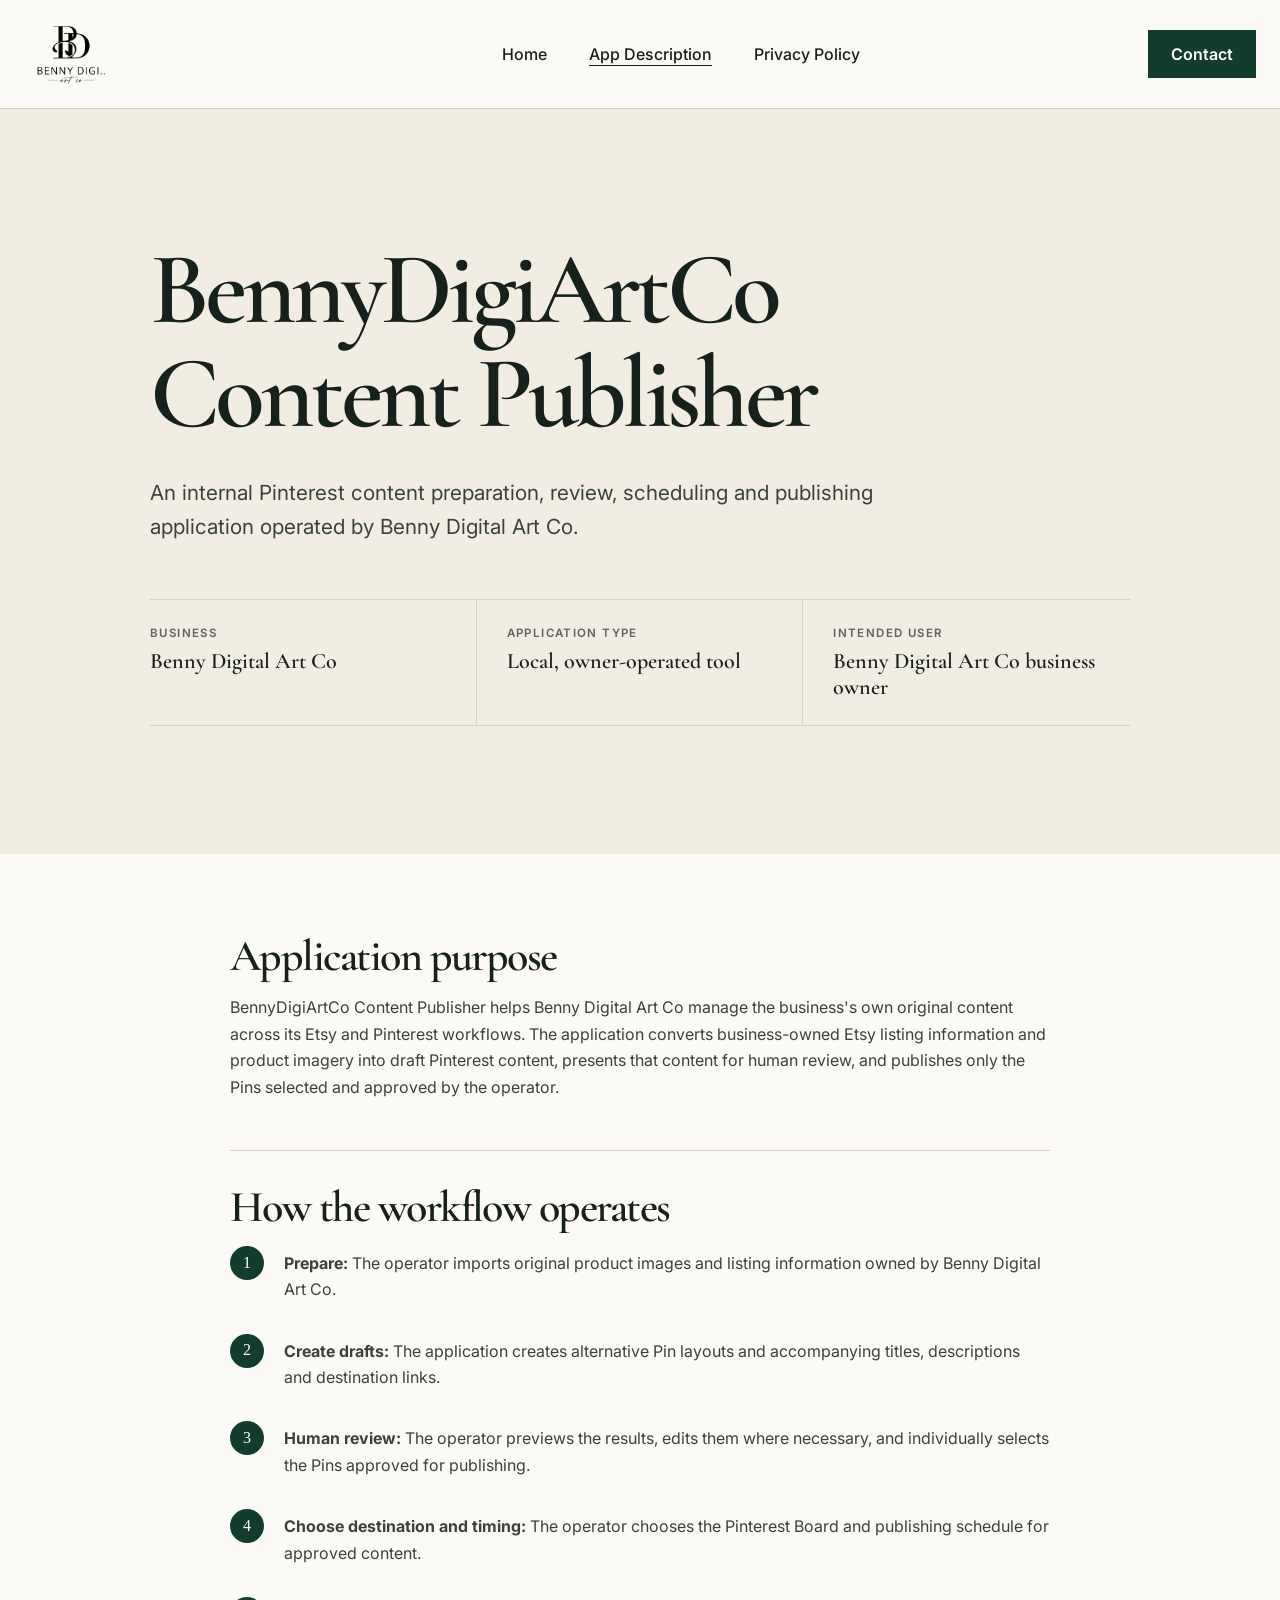
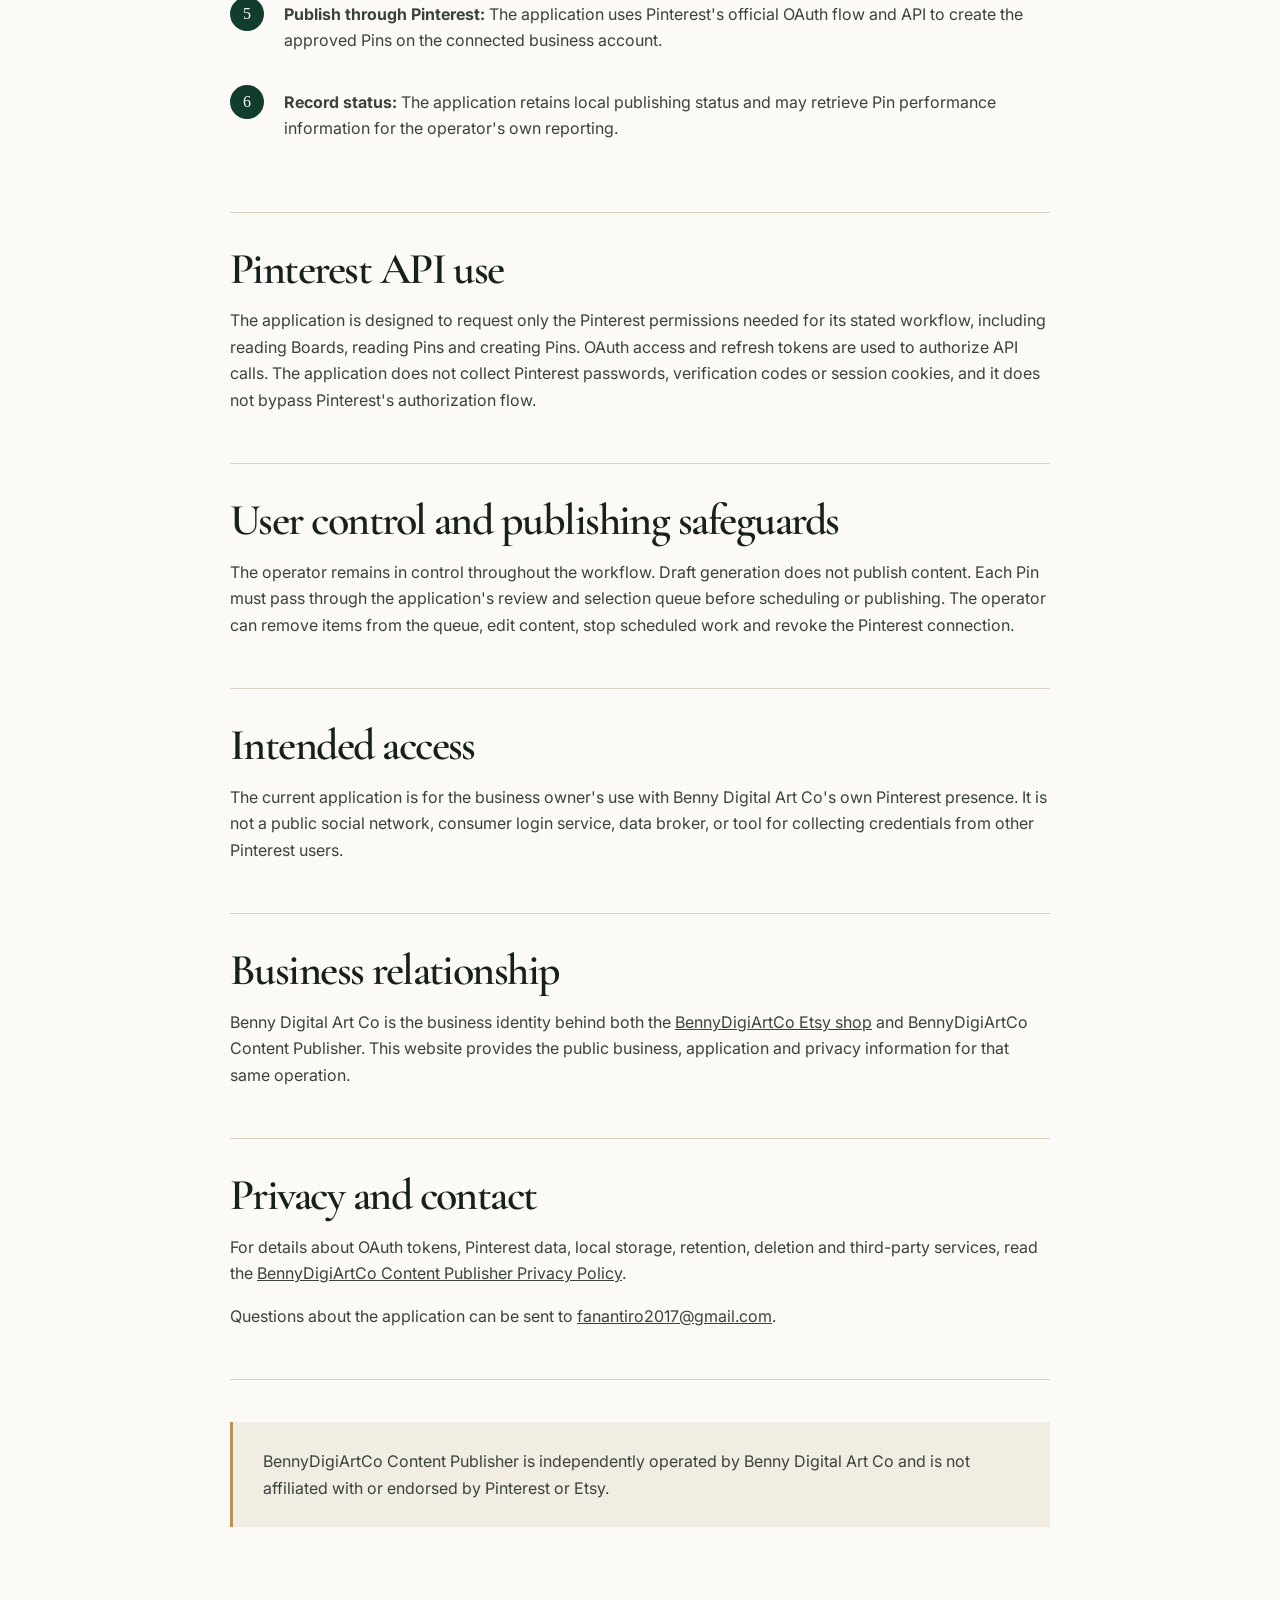
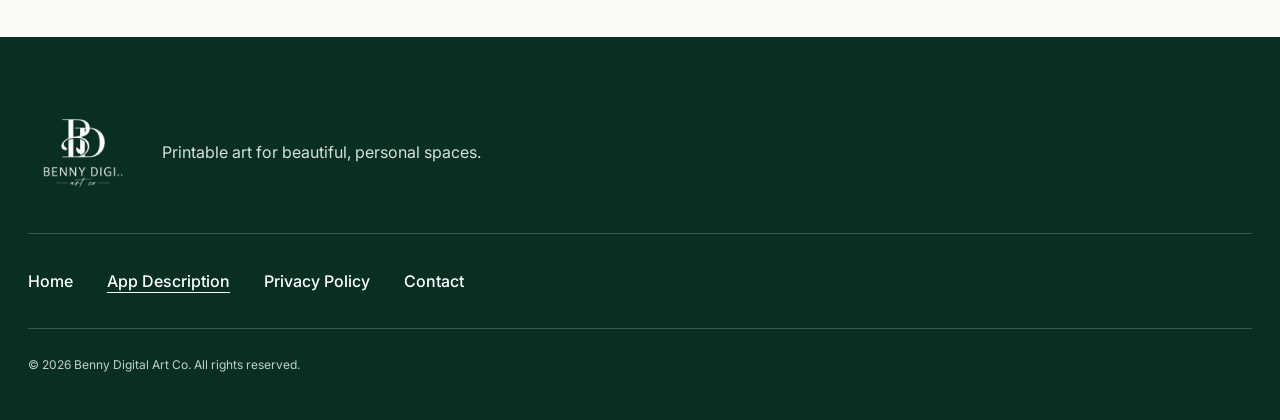
==== app/index.html @ a06fea39 "Add Pinterest app and privacy compliance pages" ====
<!doctype html>
<html lang="en">
<head>
  <meta charset="UTF-8">
  <meta name="viewport" content="width=device-width, initial-scale=1">
  <meta name="description" content="Complete description of BennyDigiArtCo Content Publisher, an internal Pinterest publishing application operated by Benny Digital Art Co.">
  <meta property="og:title" content="BennyDigiArtCo Content Publisher | App Description">
  <meta property="og:description" content="Purpose, workflow, Pinterest API use and data practices for BennyDigiArtCo Content Publisher.">
  <meta property="og:type" content="website">
  <meta property="og:url" content="https://bennydigiartco-landing.pages.dev/app/">
  <title>BennyDigiArtCo Content Publisher | App Description</title>
  <link rel="icon" type="image/png" href="/assets/benny-logo.png">
  <link rel="preconnect" href="https://fonts.googleapis.com">
  <link rel="preconnect" href="https://fonts.gstatic.com" crossorigin>
  <link href="https://fonts.googleapis.com/css2?family=Cormorant+Garamond:wght@500;600&family=Inter:wght@400;500;600&display=swap" rel="stylesheet">
  <link rel="stylesheet" href="/styles.css">
</head>
<body>
  <header class="site-header legal-header">
    <a class="brand" href="/" aria-label="Benny Digital Art Co home">
      <img src="/assets/benny-logo.png" alt="Benny Digital Art Co">
    </a>
    <nav aria-label="Main navigation">
      <a href="/">Home</a>
      <a aria-current="page" href="/app/">App Description</a>
      <a href="/privacy-policy/">Privacy Policy</a>
    </nav>
    <a class="button button-small" href="mailto:fanantiro2017@gmail.com">Contact</a>
  </header>

  <main class="legal-page app-page">
    <header class="legal-hero app-hero">
      <h1>BennyDigiArtCo<br>Content Publisher</h1>
      <p class="legal-lead">An internal Pinterest content preparation, review, scheduling and publishing application operated by Benny Digital Art Co.</p>
      <dl class="policy-meta">
        <div><dt>Business</dt><dd>Benny Digital Art Co</dd></div>
        <div><dt>Application type</dt><dd>Local, owner-operated tool</dd></div>
        <div><dt>Intended user</dt><dd>Benny Digital Art Co business owner</dd></div>
      </dl>
    </header>

    <article class="legal-content">
      <section>
        <h2>Application purpose</h2>
        <p>BennyDigiArtCo Content Publisher helps Benny Digital Art Co manage the business's own original content across its Etsy and Pinterest workflows. The application converts business-owned Etsy listing information and product imagery into draft Pinterest content, presents that content for human review, and publishes only the Pins selected and approved by the operator.</p>
      </section>

      <section>
        <h2>How the workflow operates</h2>
        <ol class="workflow-list">
          <li><strong>Prepare:</strong> The operator imports original product images and listing information owned by Benny Digital Art Co.</li>
          <li><strong>Create drafts:</strong> The application creates alternative Pin layouts and accompanying titles, descriptions and destination links.</li>
          <li><strong>Human review:</strong> The operator previews the results, edits them where necessary, and individually selects the Pins approved for publishing.</li>
          <li><strong>Choose destination and timing:</strong> The operator chooses the Pinterest Board and publishing schedule for approved content.</li>
          <li><strong>Publish through Pinterest:</strong> The application uses Pinterest's official OAuth flow and API to create the approved Pins on the connected business account.</li>
          <li><strong>Record status:</strong> The application retains local publishing status and may retrieve Pin performance information for the operator's own reporting.</li>
        </ol>
      </section>

      <section>
        <h2>Pinterest API use</h2>
        <p>The application is designed to request only the Pinterest permissions needed for its stated workflow, including reading Boards, reading Pins and creating Pins. OAuth access and refresh tokens are used to authorize API calls. The application does not collect Pinterest passwords, verification codes or session cookies, and it does not bypass Pinterest's authorization flow.</p>
      </section>

      <section>
        <h2>User control and publishing safeguards</h2>
        <p>The operator remains in control throughout the workflow. Draft generation does not publish content. Each Pin must pass through the application's review and selection queue before scheduling or publishing. The operator can remove items from the queue, edit content, stop scheduled work and revoke the Pinterest connection.</p>
      </section>

      <section>
        <h2>Intended access</h2>
        <p>The current application is for the business owner's use with Benny Digital Art Co's own Pinterest presence. It is not a public social network, consumer login service, data broker, or tool for collecting credentials from other Pinterest users.</p>
      </section>

      <section>
        <h2>Business relationship</h2>
        <p>Benny Digital Art Co is the business identity behind both the <a href="https://www.etsy.com/shop/BennyDigiArtCo?ref=seller-platform-mcnav" target="_blank" rel="noopener noreferrer">BennyDigiArtCo Etsy shop</a> and BennyDigiArtCo Content Publisher. This website provides the public business, application and privacy information for that same operation.</p>
      </section>

      <section>
        <h2>Privacy and contact</h2>
        <p>For details about OAuth tokens, Pinterest data, local storage, retention, deletion and third-party services, read the <a href="/privacy-policy/">BennyDigiArtCo Content Publisher Privacy Policy</a>.</p>
        <p>Questions about the application can be sent to <a href="mailto:fanantiro2017@gmail.com">fanantiro2017@gmail.com</a>.</p>
      </section>

      <aside class="service-disclaimer">
        <p>BennyDigiArtCo Content Publisher is independently operated by Benny Digital Art Co and is not affiliated with or endorsed by Pinterest or Etsy.</p>
      </aside>
    </article>
  </main>

  <footer class="legal-footer">
    <div class="footer-brand">
      <img src="/assets/benny-logo.png" alt="Benny Digital Art Co">
      <p>Printable art for beautiful, personal spaces.</p>
    </div>
    <div class="footer-links">
      <a href="/">Home</a>
      <a href="/app/" aria-current="page">App Description</a>
      <a href="/privacy-policy/">Privacy Policy</a>
      <a href="mailto:fanantiro2017@gmail.com">Contact</a>
    </div>
    <div class="legal"><p>© 2026 Benny Digital Art Co. All rights reserved.</p></div>
  </footer>
</body>
</html>
---- styles.css ----
:root {
  --paper: #fbfaf6;
  --paper-deep: #f1ede3;
  --ink: #17211c;
  --muted: #5d645f;
  --green: #123c2e;
  --green-light: #1f5744;
  --gold: #b89454;
  --line: #d9d1c2;
  --max: 1240px;
}

* { box-sizing: border-box; }

html { scroll-behavior: smooth; }

body {
  margin: 0;
  background: var(--paper);
  color: var(--ink);
  font-family: "Inter", Arial, sans-serif;
  font-size: 16px;
  line-height: 1.65;
}

img { display: block; width: 100%; }

a { color: inherit; }

h1, h2, h3 {
  margin: 0;
  font-family: "Cormorant Garamond", Georgia, serif;
  font-weight: 600;
  line-height: 1.02;
}

h1 { font-size: clamp(3.5rem, 6.2vw, 6.8rem); letter-spacing: -0.045em; }
h2 { font-size: clamp(2.7rem, 4.5vw, 4.6rem); letter-spacing: -0.035em; }
h3 { font-size: clamp(1.55rem, 2.2vw, 2rem); }

.site-header {
  width: min(var(--max), calc(100% - 48px));
  min-height: 108px;
  margin: 0 auto;
  display: grid;
  grid-template-columns: 190px 1fr auto;
  align-items: center;
  gap: 36px;
}

.brand { width: 138px; }
.brand img { max-height: 94px; object-fit: contain; object-position: left center; }

nav { display: flex; justify-content: center; gap: 42px; }
nav a, .footer-links a { text-decoration: none; font-weight: 500; }
nav a { white-space: nowrap; }
nav a:hover, .footer-links a:hover { text-decoration: underline; text-underline-offset: 5px; }

.button {
  display: inline-flex;
  min-height: 52px;
  align-items: center;
  justify-content: center;
  padding: 13px 26px;
  background: var(--green);
  color: #fff;
  border: 1px solid var(--green);
  text-decoration: none;
  font-weight: 600;
  transition: background .2s ease, transform .2s ease;
}

.button:hover { background: var(--green-light); transform: translateY(-2px); }
.button:focus-visible, a:focus-visible { outline: 3px solid var(--gold); outline-offset: 3px; }
.button-small { min-height: 46px; padding: 10px 22px; }

.hero {
  min-height: 680px;
  display: grid;
  grid-template-columns: minmax(360px, .78fr) 1.42fr;
  background: #f5f2e9;
}

.hero-copy {
  padding: clamp(70px, 8vw, 130px) clamp(34px, 6vw, 100px);
  align-self: center;
  position: relative;
  z-index: 1;
}

.hero-copy p { max-width: 510px; margin: 30px 0; color: #39423d; font-size: 1.1rem; }
.hero-actions { display: flex; align-items: center; gap: 28px; flex-wrap: wrap; }
.text-link { font-weight: 600; text-underline-offset: 7px; text-decoration-thickness: 1px; }

.hero-image { margin: 0; min-height: 680px; overflow: hidden; }
.hero-image img { height: 100%; object-fit: cover; object-position: 56% center; }

.section { width: min(var(--max), calc(100% - 48px)); margin: 0 auto; padding: 110px 0; }
.section-heading { max-width: 780px; margin: 0 auto 60px; text-align: center; }
.section-heading p:not(.section-label) { margin: 20px auto 0; max-width: 690px; color: var(--muted); }
.section-label { margin: 0 0 12px; color: var(--gold); font-size: .78rem; font-weight: 600; letter-spacing: .19em; text-transform: uppercase; }
.section-heading.compact { margin-bottom: 55px; }

.product-showcase {
  display: grid;
  grid-template-columns: 1.28fr .72fr;
  align-items: stretch;
  border-top: 1px solid var(--line);
  border-bottom: 1px solid var(--line);
}

.product-main { min-height: 510px; overflow: hidden; }
.product-main img { height: 100%; object-fit: cover; }
.product-details { padding: clamp(42px, 5vw, 74px); background: var(--paper-deep); }
.product-details p { color: var(--muted); }
.product-details ul { margin: 26px 0; padding-left: 20px; }
.product-details li { margin: 8px 0; }
.product-details .digital-note { font-size: .86rem; border-left: 2px solid var(--gold); padding-left: 14px; }

.lifestyle-gallery { display: grid; grid-template-columns: .86fr 1.14fr; gap: 22px; margin-top: 22px; }
.lifestyle-gallery figure { margin: 0; height: 460px; overflow: hidden; }
.lifestyle-gallery img { height: 100%; object-fit: cover; }

.moon-collection {
  margin-top: 120px;
  display: grid;
  grid-template-columns: .72fr 1.28fr;
  background: #092f3d;
  color: #fff;
}

.moon-copy {
  align-self: center;
  padding: clamp(46px, 5vw, 78px);
}

.moon-copy h2 { max-width: 520px; }
.moon-copy > p:not(.section-label) { color: #d2dce0; }
.moon-copy ul { margin: 26px 0; padding-left: 20px; color: #e7edef; }
.moon-copy li { margin: 8px 0; }
.moon-copy .digital-note { padding-left: 14px; border-left: 2px solid #e0b35c; font-size: .86rem; }
.button-moon { background: #d0a34c; border-color: #d0a34c; color: #12232a; }
.button-moon:hover { background: #e0ba70; }

.moon-feature { margin: 0; min-height: 590px; overflow: hidden; }
.moon-feature img { height: 100%; object-fit: cover; }

.moon-gallery {
  grid-column: 1 / -1;
  display: grid;
  grid-template-columns: 1.15fr .85fr 1fr;
  gap: 8px;
  padding: 8px;
  background: #092f3d;
}

.moon-gallery figure { height: 320px; margin: 0; overflow: hidden; }
.moon-gallery img { height: 100%; object-fit: cover; }

.how { padding-top: 90px; }
.steps { margin: 0; padding: 0; list-style: none; display: grid; grid-template-columns: repeat(3, 1fr); }
.steps li { padding: 12px 52px 18px; text-align: center; border-right: 1px solid var(--line); }
.steps li:last-child { border-right: 0; }
.steps span { display: inline-grid; place-items: center; width: 38px; height: 38px; margin-bottom: 22px; border-radius: 50%; background: var(--green); color: white; font-family: Georgia, serif; }
.steps p { margin: 14px auto 0; color: var(--muted); max-width: 290px; }

.trust { display: grid; grid-template-columns: repeat(4, 1fr); background: var(--green); color: white; padding: 38px max(28px, calc((100% - var(--max))/2)); }
.trust div { padding: 12px 30px; text-align: center; border-right: 1px solid rgba(211,181,115,.45); }
.trust div:last-child { border-right: 0; }
.trust strong, .trust span { display: block; }
.trust strong { font-family: "Cormorant Garamond", Georgia, serif; font-size: 1.3rem; }
.trust span { margin-top: 4px; color: #d9e2dc; font-size: .8rem; }

.about { width: 100%; padding: 0; display: grid; grid-template-columns: 1fr 1fr; background: #f0ede4; }
.about-image { min-height: 540px; overflow: hidden; }
.about-image img { height: 100%; object-fit: cover; object-position: 25% center; }
.about-copy { align-self: center; max-width: 630px; padding: 85px clamp(42px, 7vw, 110px); }
.about-copy p:not(.section-label) { color: var(--muted); }

.app-introduction {
  display: grid;
  grid-template-columns: minmax(0, 1.3fr) minmax(300px, .7fr);
  gap: clamp(52px, 8vw, 110px);
  align-items: center;
}
.app-introduction-copy { max-width: 760px; }
.app-introduction-copy > p:not(.section-label) { color: var(--muted); }
.app-introduction-actions { display: flex; flex-wrap: wrap; align-items: center; gap: 24px; margin-top: 30px; }
.identity-panel { padding: clamp(30px, 4vw, 52px); background: var(--paper-deep); border-top: 3px solid var(--gold); }
.identity-panel dl { margin: 0; }
.identity-panel div { padding: 18px 0; border-bottom: 1px solid var(--line); }
.identity-panel div:first-child { padding-top: 0; }
.identity-panel div:last-child { padding-bottom: 0; border-bottom: 0; }
.identity-panel dt, .policy-meta dt { color: var(--muted); font-size: .72rem; font-weight: 600; letter-spacing: .12em; text-transform: uppercase; }
.identity-panel dd, .policy-meta dd { margin: 5px 0 0; font-family: "Cormorant Garamond", Georgia, serif; font-size: 1.38rem; font-weight: 600; line-height: 1.2; }

.legal-header nav a[aria-current="page"], .footer-links a[aria-current="page"] { text-decoration: underline; text-underline-offset: 5px; }
.legal-page { border-top: 1px solid var(--line); }
.legal-hero { padding: clamp(72px, 10vw, 138px) max(24px, calc((100% - 980px)/2)); background: var(--paper-deep); }
.legal-hero h1 { max-width: 900px; font-size: clamp(3.8rem, 8vw, 7.2rem); }
.legal-lead { max-width: 790px; margin: 30px 0 0; color: #39423d; font-size: clamp(1.08rem, 2vw, 1.3rem); }
.policy-meta { display: grid; grid-template-columns: repeat(3, 1fr); gap: 0; margin: 54px 0 0; border-top: 1px solid var(--line); border-bottom: 1px solid var(--line); }
.policy-meta div { padding: 24px 30px; border-right: 1px solid var(--line); }
.policy-meta div:first-child { padding-left: 0; }
.policy-meta div:last-child { border-right: 0; }
.legal-content { width: min(820px, calc(100% - 48px)); margin: 0 auto; padding: 80px 0 110px; }
.legal-content section { padding: 34px 0; border-bottom: 1px solid var(--line); }
.legal-content section:first-child { padding-top: 0; }
.legal-content h2 { font-size: clamp(2rem, 4vw, 2.75rem); }
.legal-content p, .legal-content li { color: #39423d; }
.legal-content ul, .legal-content ol { padding-left: 24px; }
.legal-content li { margin: 11px 0; }
.workflow-list { list-style: none; counter-reset: workflow; padding-left: 0 !important; }
.workflow-list li { counter-increment: workflow; position: relative; padding: 4px 0 20px 54px; }
.workflow-list li::before { content: counter(workflow); position: absolute; left: 0; top: 0; display: grid; place-items: center; width: 34px; height: 34px; border-radius: 50%; background: var(--green); color: #fff; font-family: Georgia, serif; }
.service-disclaimer { margin-top: 42px; padding: 26px 30px; border-left: 3px solid var(--gold); background: var(--paper-deep); }
.service-disclaimer p { margin: 0; }
.legal-footer { margin-top: 0; }
.legal a { text-underline-offset: 3px; }

footer { padding: 60px max(28px, calc((100% - var(--max))/2)) 34px; background: #092f24; color: white; }
.footer-brand { display: flex; align-items: center; gap: 24px; }
.footer-brand img { width: 110px; filter: invert(1); }
.footer-brand p { color: #d7e0da; }
.footer-links { display: flex; flex-wrap: wrap; gap: 20px 34px; padding: 34px 0; margin: 26px 0; border-top: 1px solid rgba(255,255,255,.2); border-bottom: 1px solid rgba(255,255,255,.2); }
.legal { color: #c3d0c8; font-size: .75rem; line-height: 1.6; }
.legal p { max-width: 980px; }

@media (max-width: 1100px) and (min-width: 901px) {
  .site-header { grid-template-columns: 140px 1fr auto; gap: 18px; }
  .brand { width: 118px; }
  nav { gap: 18px; }
  nav a { font-size: .82rem; }
  .button-small { padding-inline: 16px; font-size: .82rem; }
}

@media (max-width: 900px) {
  .site-header { grid-template-columns: 1fr auto; min-height: 90px; }
  nav { display: none; }
  .hero { grid-template-columns: 1fr; }
  .hero-copy { order: 2; padding: 58px 28px 70px; }
  .hero-image { min-height: 54vw; max-height: 520px; }
  .product-showcase, .about, .app-introduction { grid-template-columns: 1fr; }
  .product-main { min-height: 52vw; }
  .about-image { min-height: 430px; }
  .moon-collection { grid-template-columns: 1fr; }
  .moon-copy { order: 2; }
  .moon-feature { min-height: 58vw; }
  .moon-gallery { order: 3; }
  .trust { grid-template-columns: 1fr 1fr; }
  .trust div:nth-child(2) { border-right: 0; }
  .trust div:nth-child(-n+2) { border-bottom: 1px solid rgba(211,181,115,.45); }
}

@media (max-width: 620px) {
  body { font-size: 15px; }
  .site-header { width: calc(100% - 32px); gap: 12px; }
  .brand { width: 96px; }
  .brand img { max-height: 70px; }
  .button-small { min-height: 42px; padding: 8px 14px; font-size: .78rem; }
  h1 { font-size: clamp(3.2rem, 15vw, 4.9rem); }
  .hero { min-height: auto; }
  .hero-image { min-height: 70vw; }
  .hero-actions { align-items: flex-start; flex-direction: column; gap: 20px; }
  .section { width: calc(100% - 32px); padding: 78px 0; }
  .section-heading { margin-bottom: 42px; }
  .product-main { min-height: 68vw; }
  .product-details { padding: 38px 24px 44px; }
  .lifestyle-gallery { grid-template-columns: 1fr; }
  .lifestyle-gallery figure { height: 82vw; max-height: 520px; }
  .lifestyle-gallery figure:last-child { height: 70vw; }
  .moon-collection { margin-top: 82px; }
  .moon-copy { padding: 48px 24px 54px; }
  .moon-feature { min-height: 82vw; }
  .moon-gallery { grid-template-columns: 1fr; }
  .moon-gallery figure { height: 72vw; max-height: 500px; }
  .steps { grid-template-columns: 1fr; }
  .steps li { border-right: 0; border-bottom: 1px solid var(--line); padding: 34px 20px; }
  .steps li:last-child { border-bottom: 0; }
  .trust { grid-template-columns: 1fr; padding: 22px 24px; }
  .trust div { border-right: 0; border-bottom: 1px solid rgba(211,181,115,.45); padding: 20px 8px; }
  .trust div:nth-child(2) { border-bottom: 1px solid rgba(211,181,115,.45); }
  .trust div:last-child { border-bottom: 0; }
  .about-image { min-height: 72vw; }
  .about-copy { padding: 58px 26px 68px; }
  .legal-header nav { display: none; }
  .legal-hero { padding: 64px 24px; }
  .legal-hero h1 { font-size: clamp(3rem, 14vw, 4.8rem); }
  .policy-meta { grid-template-columns: 1fr; }
  .policy-meta div, .policy-meta div:first-child { padding: 18px 0; border-right: 0; border-bottom: 1px solid var(--line); }
  .policy-meta div:last-child { border-bottom: 0; }
  .legal-content { width: calc(100% - 36px); padding: 62px 0 80px; }
  .legal-content section { padding: 28px 0; }
  .app-introduction-actions { align-items: flex-start; flex-direction: column; }
  .footer-brand { align-items: flex-start; flex-direction: column; }
}

@media (prefers-reduced-motion: reduce) {
  html { scroll-behavior: auto; }
  *, *::before, *::after { transition-duration: .01ms !important; }
}
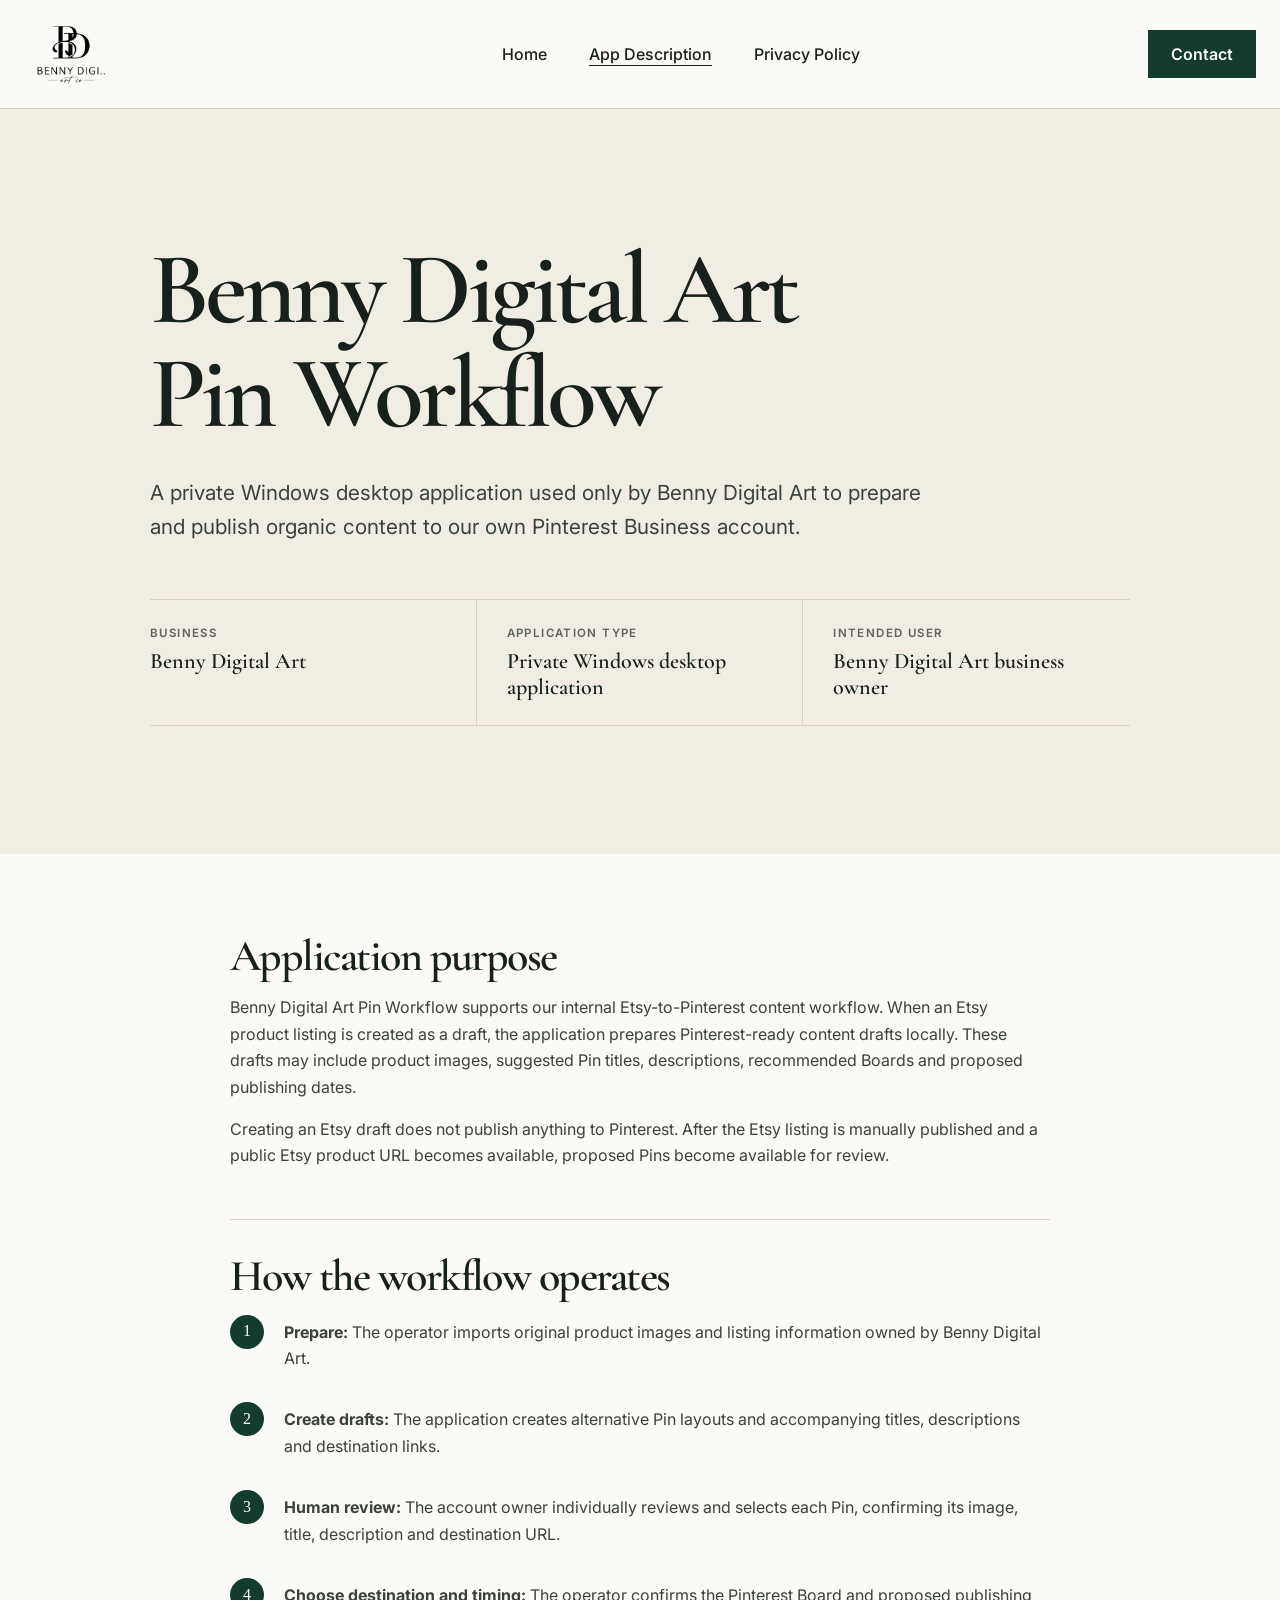
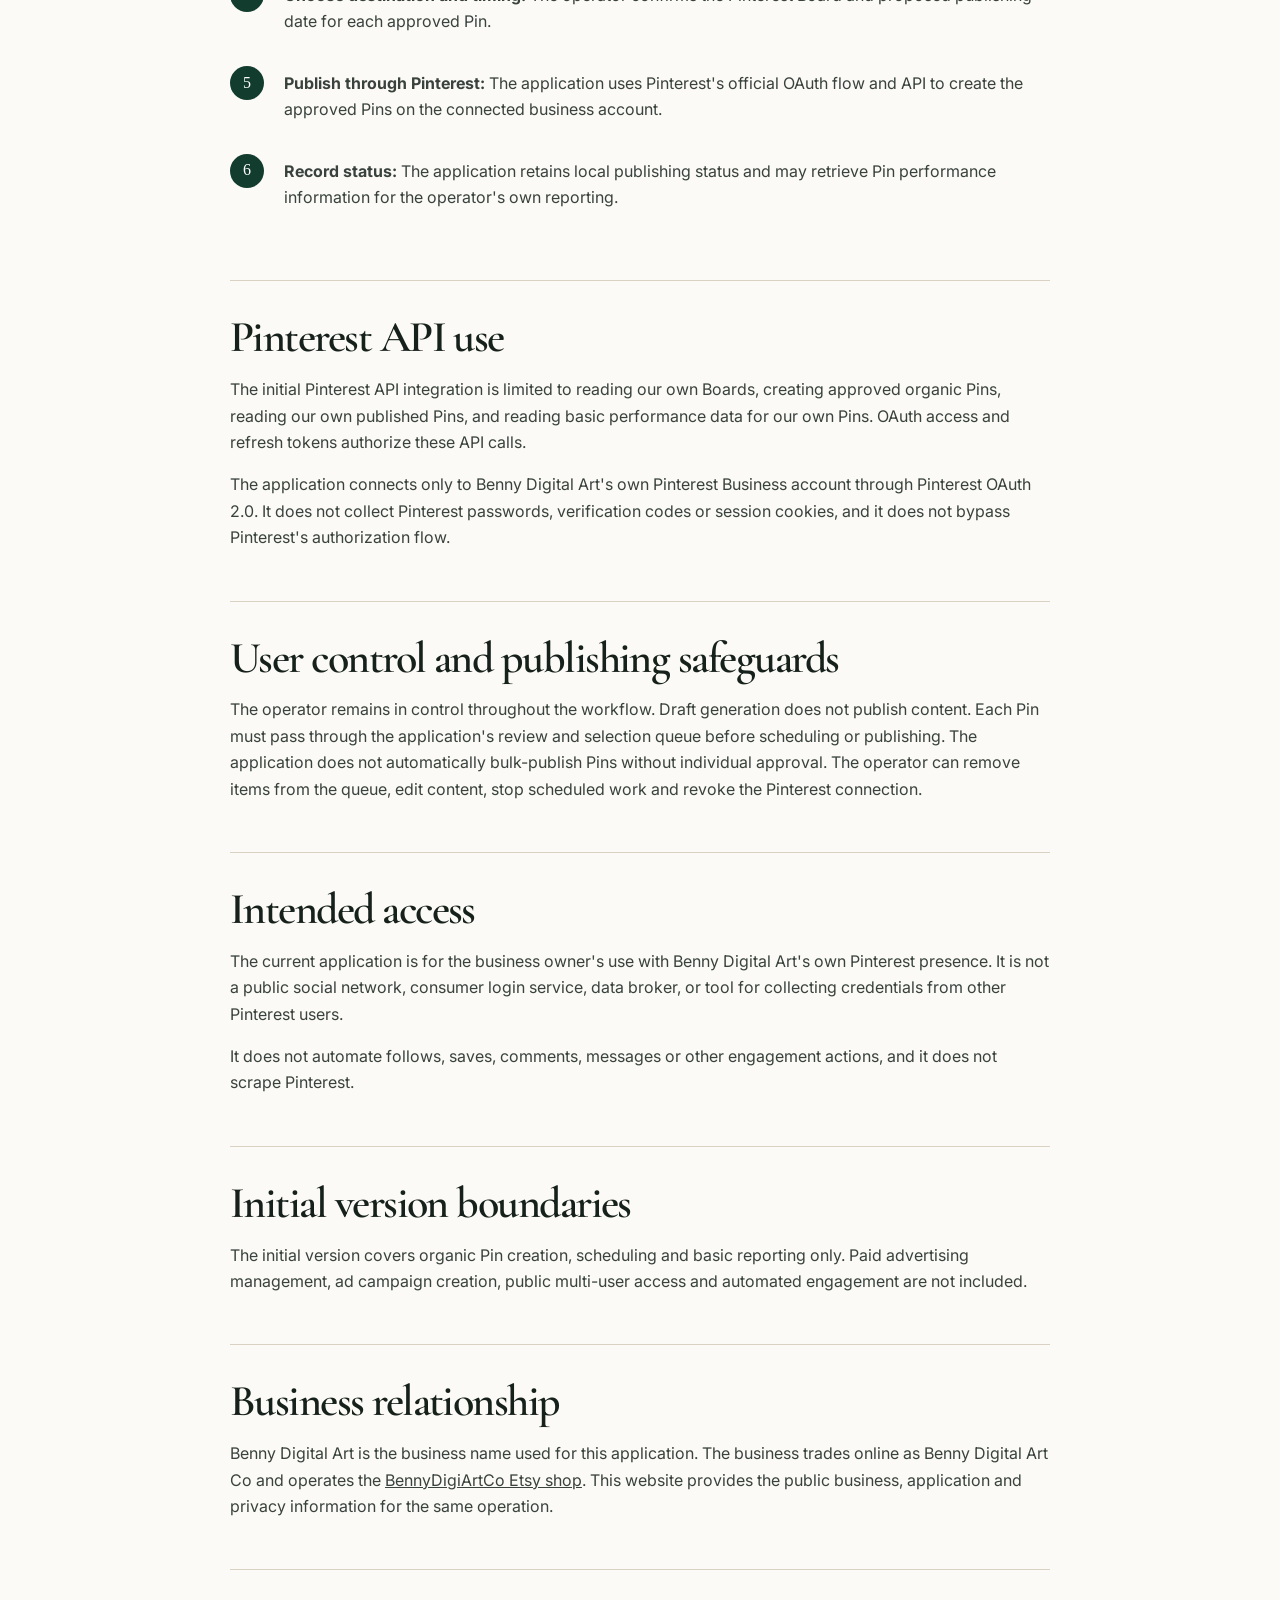
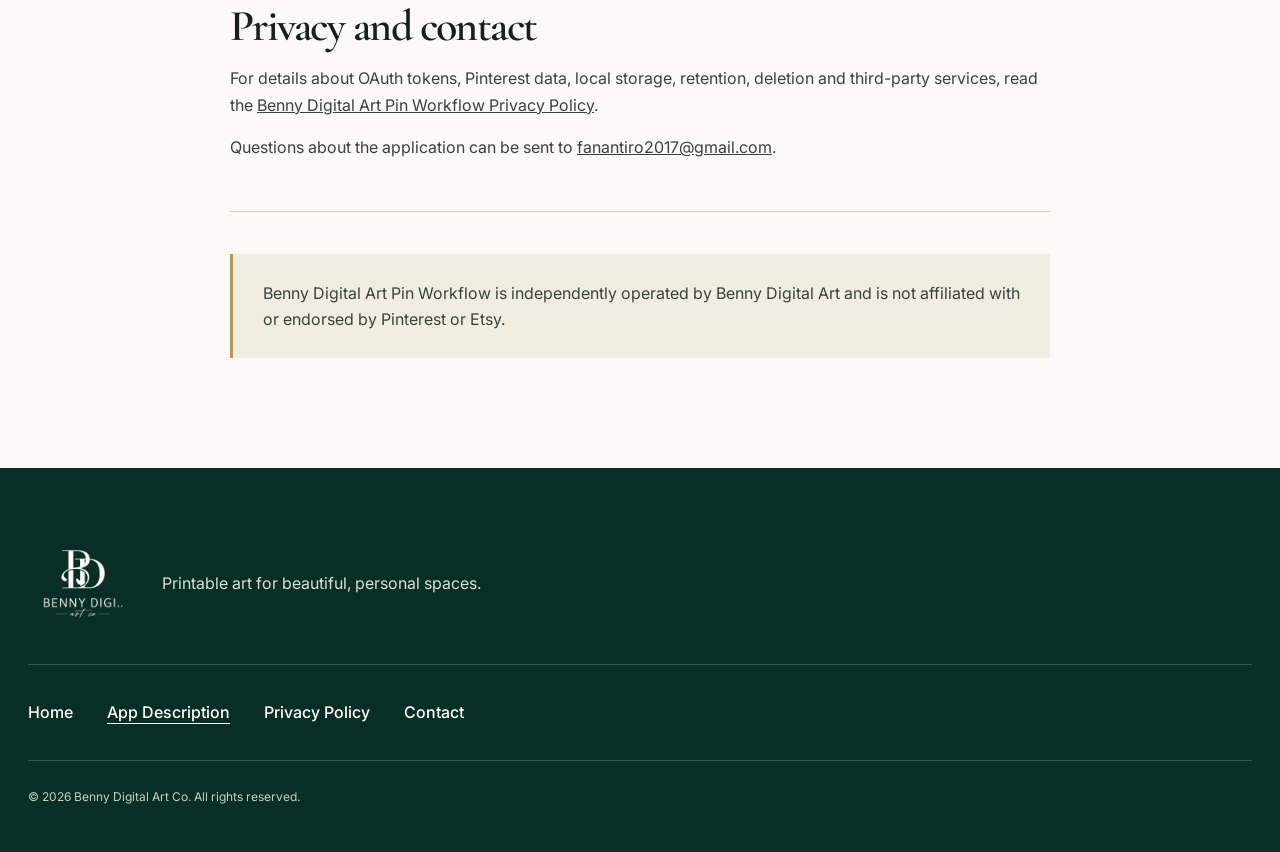
==== commit e9073c20: "Align Pinterest app identity and review workflow" ====
--- a/app/index.html
+++ b/app/index.html
@@ -3,12 +3,12 @@
 <head>
   <meta charset="UTF-8">
   <meta name="viewport" content="width=device-width, initial-scale=1">
-  <meta name="description" content="Complete description of BennyDigiArtCo Content Publisher, an internal Pinterest publishing application operated by Benny Digital Art Co.">
-  <meta property="og:title" content="BennyDigiArtCo Content Publisher | App Description">
-  <meta property="og:description" content="Purpose, workflow, Pinterest API use and data practices for BennyDigiArtCo Content Publisher.">
+  <meta name="description" content="Complete description of Benny Digital Art Pin Workflow, a private Windows Pinterest publishing application used by Benny Digital Art.">
+  <meta property="og:title" content="Benny Digital Art Pin Workflow | App Description">
+  <meta property="og:description" content="Purpose, workflow, Pinterest API use and data practices for Benny Digital Art Pin Workflow.">
   <meta property="og:type" content="website">
   <meta property="og:url" content="https://bennydigiartco-landing.pages.dev/app/">
-  <title>BennyDigiArtCo Content Publisher | App Description</title>
+  <title>Benny Digital Art Pin Workflow | App Description</title>
   <link rel="icon" type="image/png" href="/assets/benny-logo.png">
   <link rel="preconnect" href="https://fonts.googleapis.com">
   <link rel="preconnect" href="https://fonts.gstatic.com" crossorigin>
@@ -30,28 +30,29 @@
 
   <main class="legal-page app-page">
     <header class="legal-hero app-hero">
-      <h1>BennyDigiArtCo<br>Content Publisher</h1>
-      <p class="legal-lead">An internal Pinterest content preparation, review, scheduling and publishing application operated by Benny Digital Art Co.</p>
+      <h1>Benny Digital Art<br>Pin Workflow</h1>
+      <p class="legal-lead">A private Windows desktop application used only by Benny Digital Art to prepare and publish organic content to our own Pinterest Business account.</p>
       <dl class="policy-meta">
-        <div><dt>Business</dt><dd>Benny Digital Art Co</dd></div>
-        <div><dt>Application type</dt><dd>Local, owner-operated tool</dd></div>
-        <div><dt>Intended user</dt><dd>Benny Digital Art Co business owner</dd></div>
+        <div><dt>Business</dt><dd>Benny Digital Art</dd></div>
+        <div><dt>Application type</dt><dd>Private Windows desktop application</dd></div>
+        <div><dt>Intended user</dt><dd>Benny Digital Art business owner</dd></div>
       </dl>
     </header>
 
     <article class="legal-content">
       <section>
         <h2>Application purpose</h2>
-        <p>BennyDigiArtCo Content Publisher helps Benny Digital Art Co manage the business's own original content across its Etsy and Pinterest workflows. The application converts business-owned Etsy listing information and product imagery into draft Pinterest content, presents that content for human review, and publishes only the Pins selected and approved by the operator.</p>
+        <p>Benny Digital Art Pin Workflow supports our internal Etsy-to-Pinterest content workflow. When an Etsy product listing is created as a draft, the application prepares Pinterest-ready content drafts locally. These drafts may include product images, suggested Pin titles, descriptions, recommended Boards and proposed publishing dates.</p>
+        <p>Creating an Etsy draft does not publish anything to Pinterest. After the Etsy listing is manually published and a public Etsy product URL becomes available, proposed Pins become available for review.</p>
       </section>
 
       <section>
         <h2>How the workflow operates</h2>
         <ol class="workflow-list">
-          <li><strong>Prepare:</strong> The operator imports original product images and listing information owned by Benny Digital Art Co.</li>
+          <li><strong>Prepare:</strong> The operator imports original product images and listing information owned by Benny Digital Art.</li>
           <li><strong>Create drafts:</strong> The application creates alternative Pin layouts and accompanying titles, descriptions and destination links.</li>
-          <li><strong>Human review:</strong> The operator previews the results, edits them where necessary, and individually selects the Pins approved for publishing.</li>
-          <li><strong>Choose destination and timing:</strong> The operator chooses the Pinterest Board and publishing schedule for approved content.</li>
+          <li><strong>Human review:</strong> The account owner individually reviews and selects each Pin, confirming its image, title, description and destination URL.</li>
+          <li><strong>Choose destination and timing:</strong> The operator confirms the Pinterest Board and proposed publishing date for each approved Pin.</li>
           <li><strong>Publish through Pinterest:</strong> The application uses Pinterest's official OAuth flow and API to create the approved Pins on the connected business account.</li>
           <li><strong>Record status:</strong> The application retains local publishing status and may retrieve Pin performance information for the operator's own reporting.</li>
         </ol>
@@ -59,32 +60,39 @@
 
       <section>
         <h2>Pinterest API use</h2>
-        <p>The application is designed to request only the Pinterest permissions needed for its stated workflow, including reading Boards, reading Pins and creating Pins. OAuth access and refresh tokens are used to authorize API calls. The application does not collect Pinterest passwords, verification codes or session cookies, and it does not bypass Pinterest's authorization flow.</p>
+        <p>The initial Pinterest API integration is limited to reading our own Boards, creating approved organic Pins, reading our own published Pins, and reading basic performance data for our own Pins. OAuth access and refresh tokens authorize these API calls.</p>
+        <p>The application connects only to Benny Digital Art's own Pinterest Business account through Pinterest OAuth 2.0. It does not collect Pinterest passwords, verification codes or session cookies, and it does not bypass Pinterest's authorization flow.</p>
       </section>
 
       <section>
         <h2>User control and publishing safeguards</h2>
-        <p>The operator remains in control throughout the workflow. Draft generation does not publish content. Each Pin must pass through the application's review and selection queue before scheduling or publishing. The operator can remove items from the queue, edit content, stop scheduled work and revoke the Pinterest connection.</p>
+        <p>The operator remains in control throughout the workflow. Draft generation does not publish content. Each Pin must pass through the application's review and selection queue before scheduling or publishing. The application does not automatically bulk-publish Pins without individual approval. The operator can remove items from the queue, edit content, stop scheduled work and revoke the Pinterest connection.</p>
       </section>
 
       <section>
         <h2>Intended access</h2>
-        <p>The current application is for the business owner's use with Benny Digital Art Co's own Pinterest presence. It is not a public social network, consumer login service, data broker, or tool for collecting credentials from other Pinterest users.</p>
+        <p>The current application is for the business owner's use with Benny Digital Art's own Pinterest presence. It is not a public social network, consumer login service, data broker, or tool for collecting credentials from other Pinterest users.</p>
+        <p>It does not automate follows, saves, comments, messages or other engagement actions, and it does not scrape Pinterest.</p>
+      </section>
+
+      <section>
+        <h2>Initial version boundaries</h2>
+        <p>The initial version covers organic Pin creation, scheduling and basic reporting only. Paid advertising management, ad campaign creation, public multi-user access and automated engagement are not included.</p>
       </section>
 
       <section>
         <h2>Business relationship</h2>
-        <p>Benny Digital Art Co is the business identity behind both the <a href="https://www.etsy.com/shop/BennyDigiArtCo?ref=seller-platform-mcnav" target="_blank" rel="noopener noreferrer">BennyDigiArtCo Etsy shop</a> and BennyDigiArtCo Content Publisher. This website provides the public business, application and privacy information for that same operation.</p>
+        <p>Benny Digital Art is the business name used for this application. The business trades online as Benny Digital Art Co and operates the <a href="https://www.etsy.com/shop/BennyDigiArtCo?ref=seller-platform-mcnav" target="_blank" rel="noopener noreferrer">BennyDigiArtCo Etsy shop</a>. This website provides the public business, application and privacy information for the same operation.</p>
       </section>
 
       <section>
         <h2>Privacy and contact</h2>
-        <p>For details about OAuth tokens, Pinterest data, local storage, retention, deletion and third-party services, read the <a href="/privacy-policy/">BennyDigiArtCo Content Publisher Privacy Policy</a>.</p>
+        <p>For details about OAuth tokens, Pinterest data, local storage, retention, deletion and third-party services, read the <a href="/privacy-policy/">Benny Digital Art Pin Workflow Privacy Policy</a>.</p>
         <p>Questions about the application can be sent to <a href="mailto:fanantiro2017@gmail.com">fanantiro2017@gmail.com</a>.</p>
       </section>
 
       <aside class="service-disclaimer">
-        <p>BennyDigiArtCo Content Publisher is independently operated by Benny Digital Art Co and is not affiliated with or endorsed by Pinterest or Etsy.</p>
+        <p>Benny Digital Art Pin Workflow is independently operated by Benny Digital Art and is not affiliated with or endorsed by Pinterest or Etsy.</p>
       </aside>
     </article>
   </main>
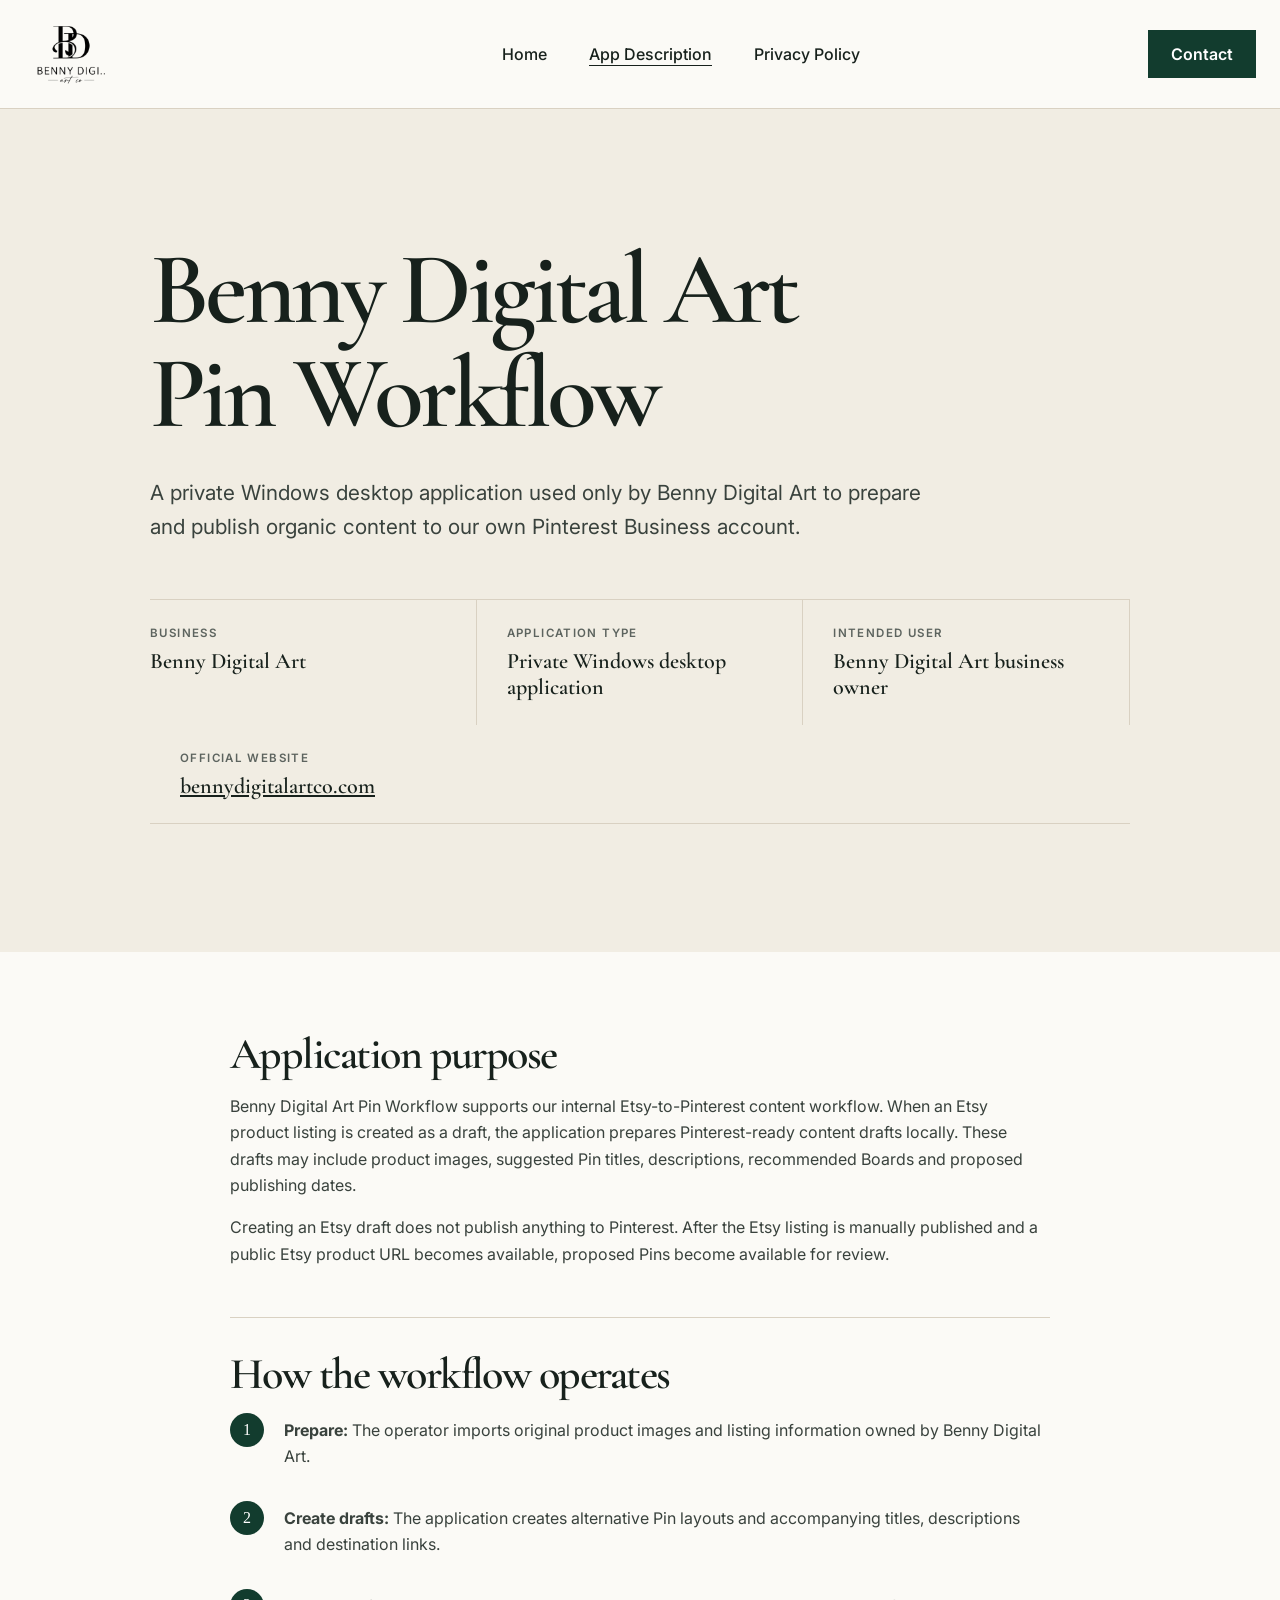
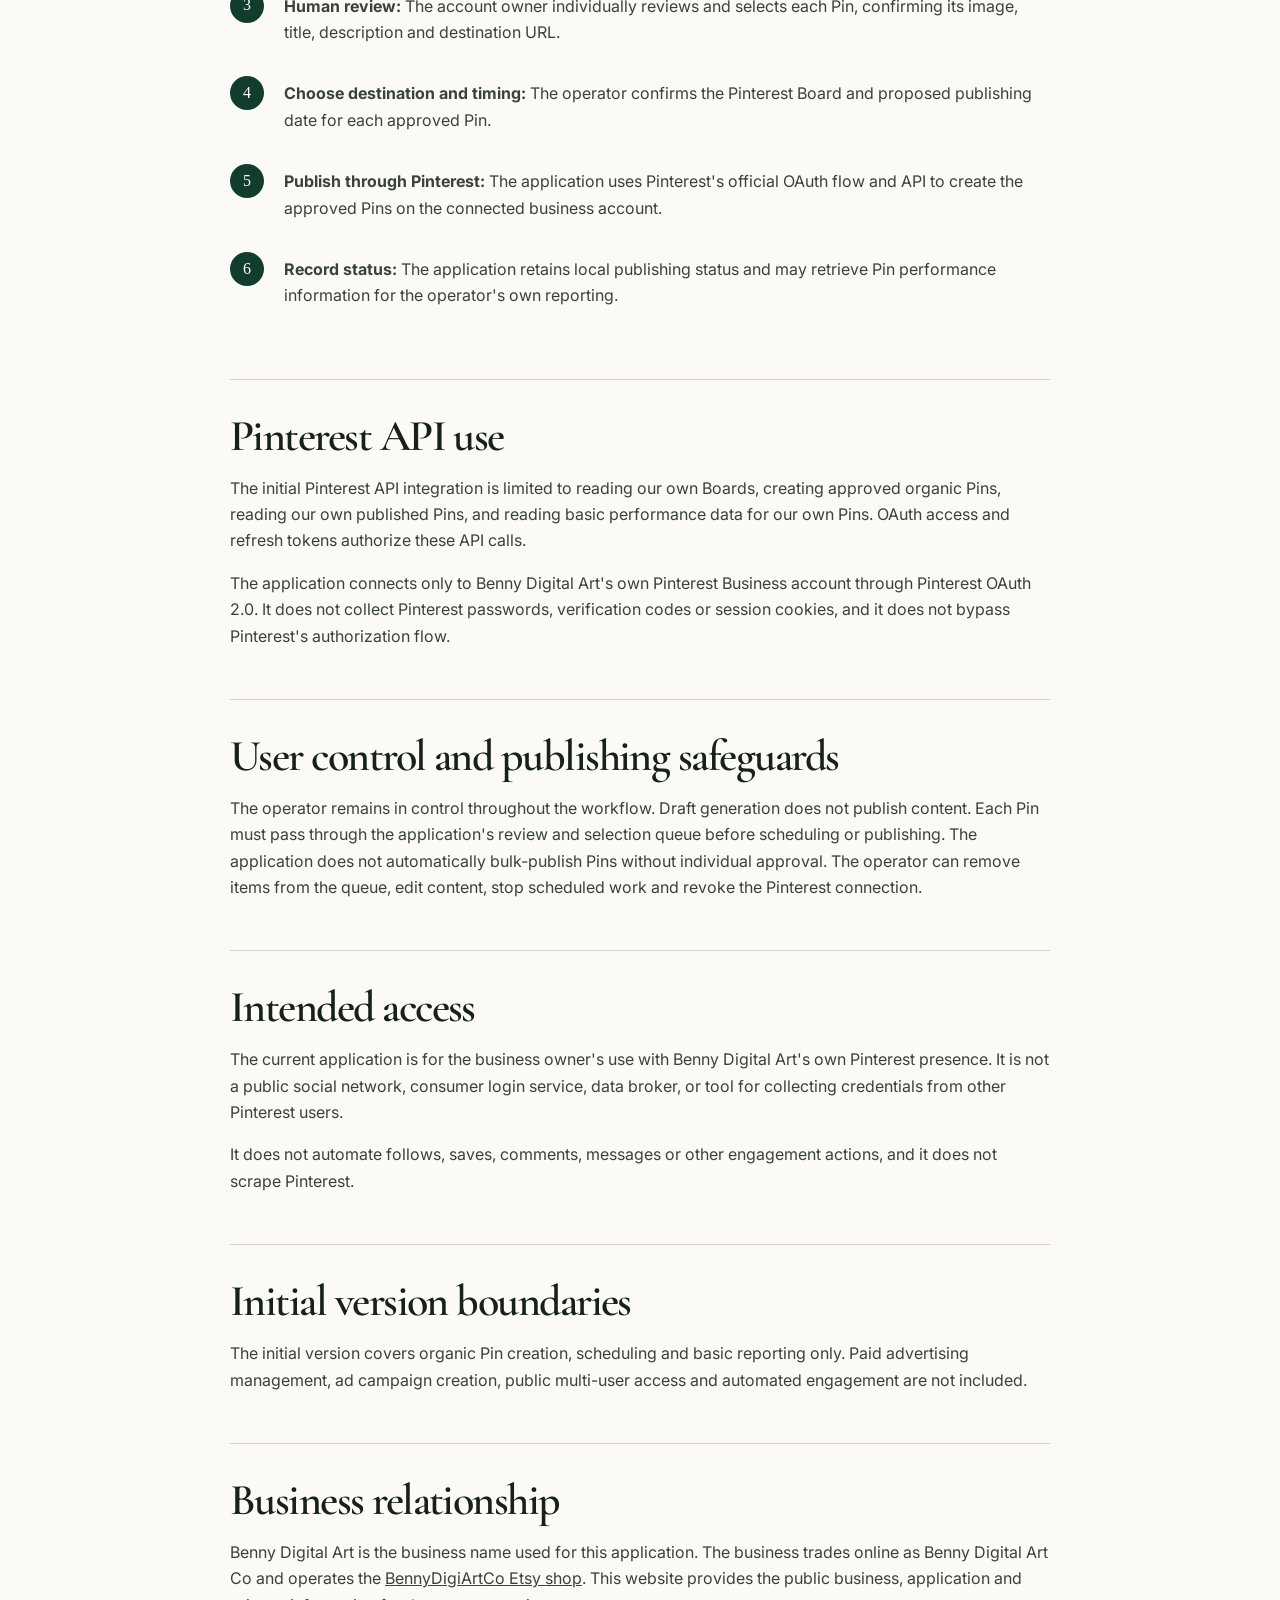
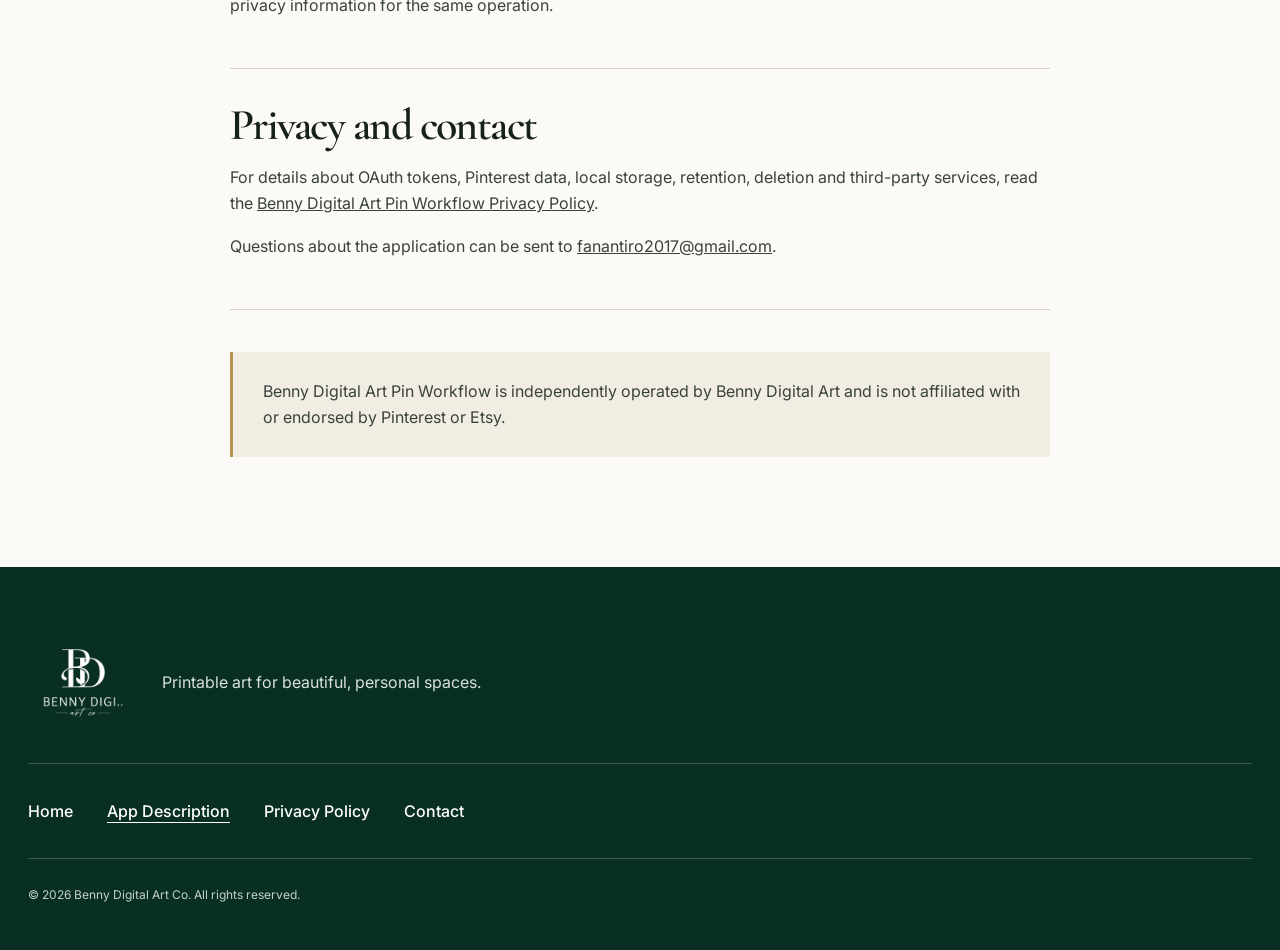
==== commit 6efd7313: "Use custom production domain" ====
--- a/app/index.html
+++ b/app/index.html
@@ -7,7 +7,8 @@
   <meta property="og:title" content="Benny Digital Art Pin Workflow | App Description">
   <meta property="og:description" content="Purpose, workflow, Pinterest API use and data practices for Benny Digital Art Pin Workflow.">
   <meta property="og:type" content="website">
-  <meta property="og:url" content="https://bennydigiartco-landing.pages.dev/app/">
+  <meta property="og:url" content="https://bennydigitalartco.com/app/">
+  <link rel="canonical" href="https://bennydigitalartco.com/app/">
   <title>Benny Digital Art Pin Workflow | App Description</title>
   <link rel="icon" type="image/png" href="/assets/benny-logo.png">
   <link rel="preconnect" href="https://fonts.googleapis.com">
@@ -36,6 +37,7 @@
         <div><dt>Business</dt><dd>Benny Digital Art</dd></div>
         <div><dt>Application type</dt><dd>Private Windows desktop application</dd></div>
         <div><dt>Intended user</dt><dd>Benny Digital Art business owner</dd></div>
+        <div><dt>Official website</dt><dd><a href="https://bennydigitalartco.com/">bennydigitalartco.com</a></dd></div>
       </dl>
     </header>
 
